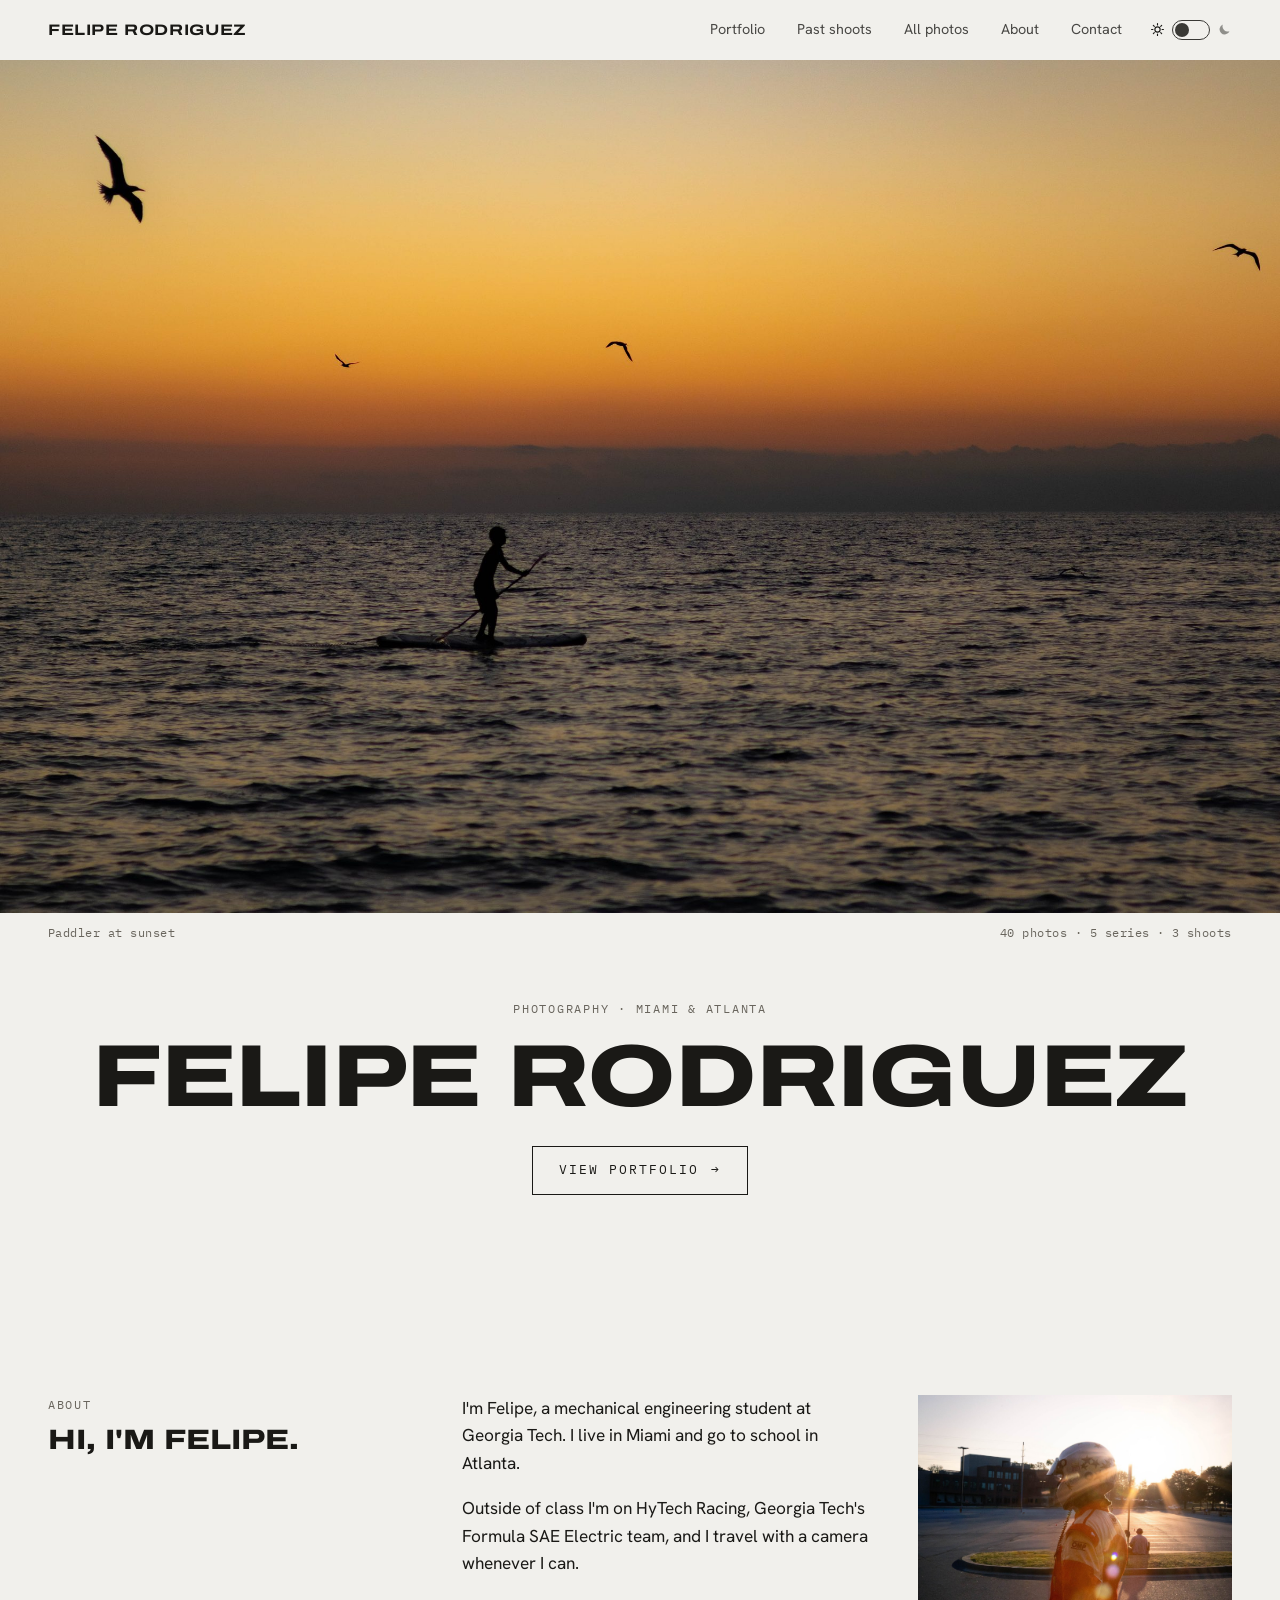
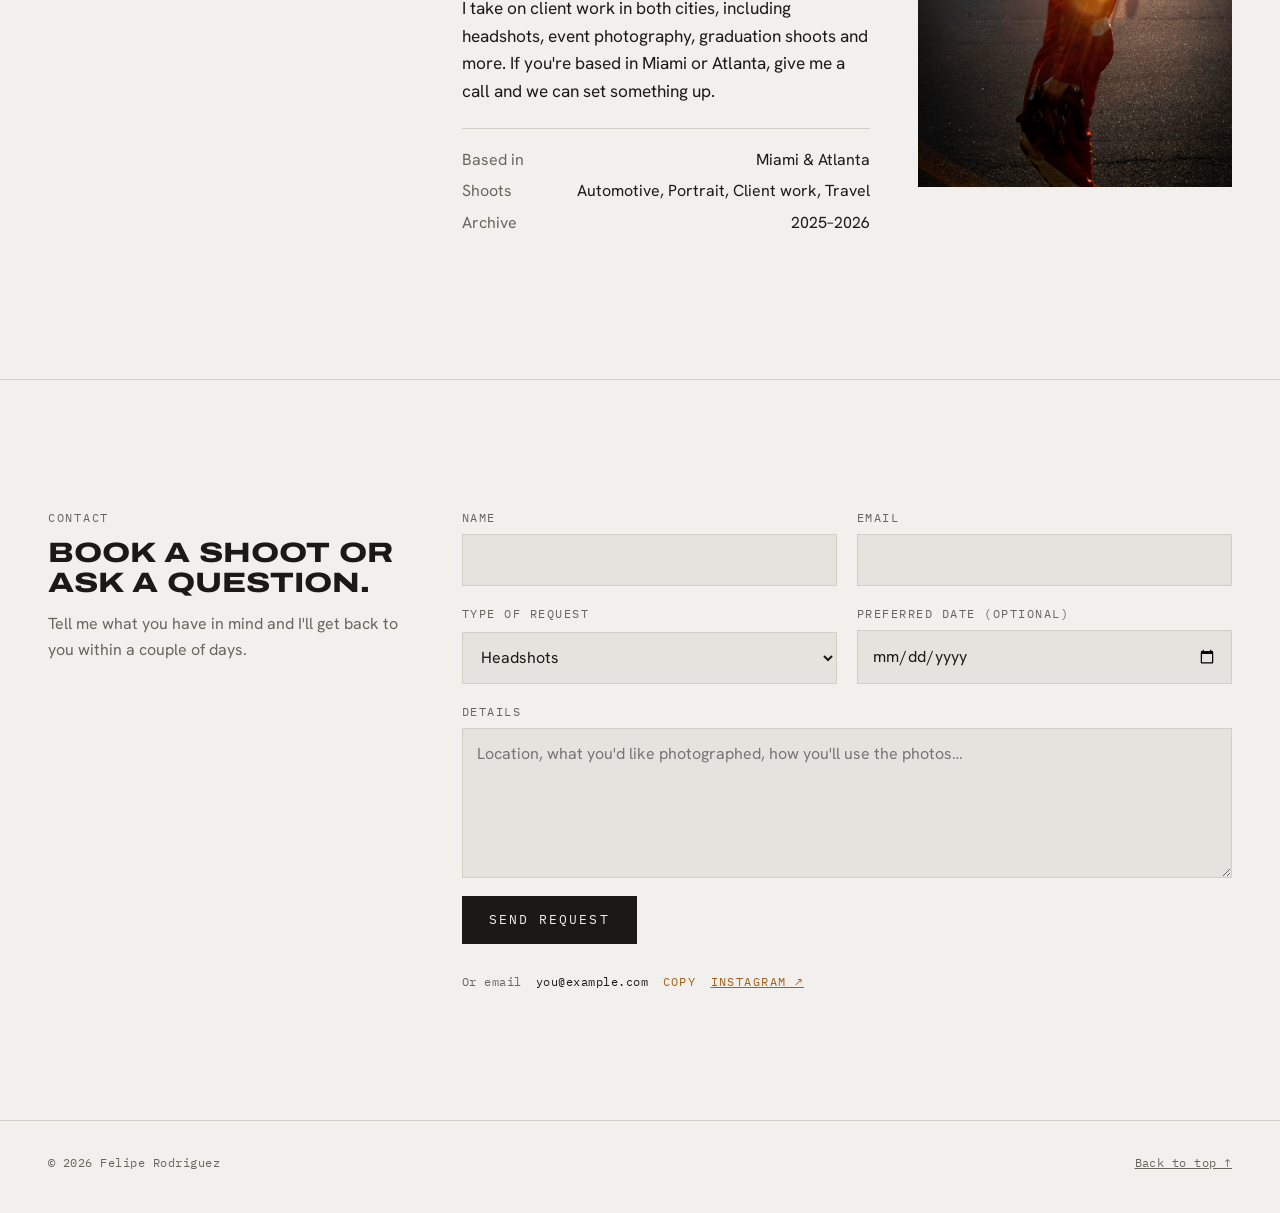
==== index.html @ 5a96fa8a "Rebuild portfolio site with real photos Replace the stand-in images with web-size exports of the fin" ====
<!doctype html>
<html lang="en">
<head>
<meta charset="utf-8">
<meta name="viewport" content="width=device-width,initial-scale=1,viewport-fit=cover">
<title>Felipe Rodriguez | Photography</title>
<meta name="description" content="Photography by Felipe Rodriguez: travel, street, motorsport and client work in Miami and Atlanta.">
<link rel="stylesheet" href="https://fonts.googleapis.com/css2?family=Archivo:wdth,wght@62..125,400..800&family=Hanken+Grotesk:wght@400;500;600&family=IBM+Plex+Mono:wght@400;500&display=swap">
<link rel="stylesheet" href="css/style.css">
<script>try { var t = localStorage.getItem("theme"); if (t === "light" || t === "dark") document.documentElement.setAttribute("data-theme", t); } catch (e) {}</script>
</head>
<body>


<header class="site-header" id="site-header">
  <div class="wrap bar">
    <a class="brand" href="#home"><span class="full" data-site="name"></span><span class="short" data-site="initials"></span></a>
    <div class="header-right">
      <nav class="nav" id="nav" aria-label="Main">
        <a href="#portfolio" data-nav="portfolio">Portfolio</a>
        <a href="#shoots" data-nav="shoots">Past shoots</a>
        <a href="#all" data-nav="all">All photos</a>
        <a href="#about" data-nav="about">About</a>
        <a href="#contact" data-nav="contact">Contact</a>
      </nav>
      <button class="theme-switch" id="theme-toggle" type="button" role="switch" aria-checked="true" aria-label="Dark mode" title="Switch light / dark">
        <svg class="ico sun" viewBox="0 0 24 24" aria-hidden="true"><circle cx="12" cy="12" r="4.2"/><path d="M12 2.5v2.2M12 19.3v2.2M2.5 12h2.2M19.3 12h2.2M5.3 5.3l1.6 1.6M17.1 17.1l1.6 1.6M5.3 18.7l1.6-1.6M17.1 6.9l1.6-1.6"/></svg>
        <span class="track"><span class="thumb"></span></span>
        <svg class="ico moon" viewBox="0 0 24 24" aria-hidden="true"><path d="M20 14.6A8.2 8.2 0 0 1 9.4 4a8.2 8.2 0 1 0 10.6 10.6z"/></svg>
      </button>
      <button class="menu-btn" id="menu-btn" type="button" aria-expanded="false" aria-controls="nav">Menu</button>
    </div>
  </div>
</header>

<main id="app">
  <!-- HOME: banner, about, contact -->
  <section class="view" id="view-home" aria-label="Home">
    <div class="hero">
      <img id="hero-img" alt="">
      <div class="hero-meta mono" aria-hidden="true">
        <span id="hero-caption"></span>
        <span id="hero-count"></span>
      </div>
      <div class="hero-inner">
        <p class="eyebrow" data-site="tagline-line"></p>
        <h1 data-site="name"></h1>
        <a class="btn-photo" href="#portfolio">View portfolio <span aria-hidden="true">→</span></a>
      </div>
    </div>

    <section class="section" id="about">
      <div class="wrap split">
        <div>
          <p class="eyebrow">About</p>
          <h2>Hi, I'm <span data-site="first"></span>.</h2>
        </div>
        <div class="about-body">
          <div>
            <div id="about-text"></div>
            <dl class="facts" id="about-facts"></dl>
          </div>
          <figure><img id="about-img" alt="" loading="lazy"></figure>
        </div>
      </div>
    </section>

    <section class="section" id="contact">
      <div class="wrap split">
        <div>
          <p class="eyebrow">Contact</p>
          <h2>Book a shoot or ask a question.</h2>
          <p class="page-intro">Tell me what you have in mind and I'll get back to you within a couple of days.</p>
        </div>
        <div>
          <form class="form" id="contact-form" novalidate>
            <div class="field">
              <label for="f-name">Name</label>
              <input id="f-name" name="name" autocomplete="name" required>
            </div>
            <div class="field">
              <label for="f-email">Email</label>
              <input id="f-email" name="email" type="email" autocomplete="email" required>
            </div>
            <div class="field">
              <label for="f-type">Type of request</label>
              <select id="f-type" name="request_type"></select>
            </div>
            <div class="field">
              <label for="f-date">Preferred date (optional)</label>
              <input id="f-date" name="preferred_date" type="date">
            </div>
            <div class="field wide">
              <label for="f-msg">Details</label>
              <textarea id="f-msg" name="message" required placeholder="Location, what you'd like photographed, how you'll use the photos…"></textarea>
            </div>
            <div class="form-actions wide">
              <button class="btn" type="submit" id="f-submit">Send request</button>
              <p class="form-status" id="f-status" role="status"></p>
            </div>
          </form>
          <div class="contact-direct mono">
            <span>Or email</span>
            <span class="addr" id="contact-email"></span>
            <button class="linkish" type="button" id="copy-email">Copy</button>
            <a id="contact-ig" class="linkish" target="_blank" rel="noopener" hidden>Instagram ↗</a>
          </div>
        </div>
      </div>
    </section>
  </section>

  <!-- PORTFOLIO: category covers -->
  <section class="view page-top" id="view-portfolio" aria-label="Portfolio" hidden>
    <div class="wrap">
      <p class="eyebrow">Portfolio</p>
      <h1 class="page-title">Selected work</h1>
      <a class="all-box" href="#all">
        <span class="stack" id="all-box-stack"></span>
        <span><strong>All photos</strong><span class="mono" id="all-box-count"></span></span>
        <span class="arrow" aria-hidden="true">→</span>
      </a>
      <div class="cats" id="cats"></div>

      <section class="shoots" id="shoots" aria-labelledby="shoots-title">
        <div class="shoots-head">
          <div>
            <p class="eyebrow">Client work</p>
            <h2 class="page-title" id="shoots-title">Past shoots</h2>
          </div>
          <p class="page-intro" id="shoots-intro"></p>
        </div>
        <div class="shoot-grid" id="shoot-grid"></div>
      </section>
    </div>
  </section>

  <!-- CATEGORY: carousel -->
  <section class="view page-top" id="view-category" aria-label="Category" hidden>
    <div class="wrap">
      <a class="back mono" id="cat-back" href="#portfolio">← Portfolio</a>
      <h1 class="page-title" id="cat-title"></h1>
      <p class="shoot-meta mono" id="cat-meta" hidden></p>
      <p class="page-intro" id="cat-blurb"></p>
      <div class="carousel" id="carousel" tabindex="-1" aria-roledescription="carousel">
        <div class="stage" id="stage" aria-live="polite"></div>
        <div class="car-controls">
          <span class="mono counter" id="counter"></span>
          <div class="car-btns">
            <button class="icon-btn" id="prev" type="button" aria-label="Previous">←</button>
            <button class="icon-btn" id="next" type="button" aria-label="Next">→</button>
          </div>
        </div>
        <div class="thumbs" id="thumbs" aria-label="Jump to photo"></div>
      </div>
      <div class="cat-next"><a class="back mono" id="cat-next-link"></a></div>
    </div>
  </section>

  <!-- ALL PHOTOS: filterable grid -->
  <section class="view page-top" id="view-all" aria-label="All photos" hidden>
    <div class="wrap">
      <a class="back mono" href="#portfolio">← Portfolio</a>
      <h1 class="page-title">All photos</h1>
      <div class="filters">
        <div class="filter-row" id="flt-subject"><span class="eyebrow">Subject</span></div>
        <div class="filter-row" id="flt-color"><span class="eyebrow">Color</span></div>
        <div class="filter-row">
          <span class="eyebrow">Date</span>
          <select class="select" id="flt-year" aria-label="Year taken"></select>
          <select class="select" id="flt-sort" aria-label="Sort order">
            <option value="new">Newest first</option>
            <option value="old">Oldest first</option>
          </select>
        </div>
      </div>
      <div class="results-bar">
        <span class="mono" id="result-count"></span>
        <button class="linkish" type="button" id="clear-filters">Clear filters</button>
      </div>
      <div class="grid" id="grid"></div>
      <p class="empty" id="grid-empty" hidden>No photos match these filters.</p>
    </div>
  </section>
</main>

<footer class="wrap site-footer mono">
  <span id="footer-copy"></span>
  <a href="#home">Back to top ↑</a>
</footer>

<div class="lightbox" id="lightbox" hidden role="dialog" aria-modal="true" aria-label="Photo viewer">
  <div class="top">
    <span class="mono" id="lb-count"></span>
    <button class="icon-btn" id="lb-close" type="button" aria-label="Close">✕</button>
  </div>
  <div class="img-wrap">
    <img id="lb-img" alt="">
    <button class="icon-btn nav-l" id="lb-prev" type="button" aria-label="Previous">←</button>
    <button class="icon-btn nav-r" id="lb-next" type="button" aria-label="Next">→</button>
  </div>
  <figcaption id="lb-cap"></figcaption>
</div>

<script src="js/photos.js"></script>
<script src="js/app.js"></script>

</body>
</html>
---- css/style.css ----
/* Layout concept: a dark viewing room. Photos run edge to edge; text sits in a
   narrow column beside them; technical details are set in mono like film-edge markings. */
:root {
  --bg: #11100e;          /* viewing-room charcoal, slightly warm */
  --surface: #1b1a17;
  --fg: #ece8e1;
  --muted: #9b968c;
  --line: #2e2c28;
  --accent: #e3a44c;      /* safelight amber */
  --on-photo: #ffffff;
  --shade: rgba(8, 7, 6, 0.62);

  --font-display: "Archivo", "Helvetica Neue", Arial, sans-serif;
  --font-body: "Hanken Grotesk", "Helvetica Neue", Arial, sans-serif;
  --font-mono: "IBM Plex Mono", ui-monospace, "SFMono-Regular", Menlo, monospace;

  --step--1: 0.78rem;
  --step-0: 1rem;
  --step-1: 1.25rem;
  --step-2: 1.75rem;
  --step-3: clamp(2rem, 4.5vw, 3.25rem);
  --step-4: clamp(2.4rem, 7vw, 5.5rem);

  --gutter: clamp(16px, 4vw, 48px);
  --header-h: 60px;
  color-scheme: dark;
}
@media (prefers-color-scheme: light) {
  :root:not([data-theme="dark"]) {
    --bg: #f1f0ec; --surface: #e5e3dd; --fg: #1a1916; --muted: #69655d;
    --line: #d2cfc7; --accent: #a5601b; --shade: rgba(8, 7, 6, 0.55);
    color-scheme: light;
  }
}
:root[data-theme="light"] {
  --bg: #f1f0ec; --surface: #e5e3dd; --fg: #1a1916; --muted: #69655d;
  --line: #d2cfc7; --accent: #a5601b; --shade: rgba(8, 7, 6, 0.55);
  color-scheme: light;
}

*, *::before, *::after { box-sizing: border-box; }
html { scroll-behavior: smooth; }
@media (prefers-reduced-motion: reduce) {
  html { scroll-behavior: auto; }
  *, *::before, *::after { animation-duration: 0.01ms !important; transition-duration: 0.01ms !important; }
}
body {
  margin: 0;
  background: var(--bg);
  color: var(--fg);
  font-family: var(--font-body);
  font-size: var(--step-0);
  line-height: 1.6;
  -webkit-font-smoothing: antialiased;
}
img { max-width: 100%; display: block; }
a { color: inherit; }
button, input, select, textarea { font: inherit; color: inherit; }
:focus-visible { outline: 2px solid var(--accent); outline-offset: 3px; }
[hidden] { display: none !important; }

.mono { font-family: var(--font-mono); font-size: var(--step--1); letter-spacing: 0.04em; }
.eyebrow {
  font-family: var(--font-mono); font-size: var(--step--1); text-transform: uppercase;
  letter-spacing: 0.14em; color: var(--muted); margin: 0;
}
.wrap { max-width: 1320px; margin-inline: auto; padding-inline: var(--gutter); }

/* ---------- Header ---------- */
.site-header {
  position: fixed; inset: 0 0 auto 0; z-index: 20;
  padding-top: env(safe-area-inset-top, 0px);
  transition: background 0.3s, border-color 0.3s;
  border-bottom: 1px solid transparent;
}
.site-header .bar {
  height: var(--header-h); display: flex; align-items: center; justify-content: space-between; gap: 16px;
}
.site-header.solid { background: color-mix(in srgb, var(--bg) 92%, transparent); backdrop-filter: blur(10px); border-color: var(--line); }
.site-header.over-photo { color: var(--on-photo); }
.brand {
  font-family: var(--font-display); font-stretch: 125%; font-weight: 700; text-transform: uppercase;
  letter-spacing: 0.04em; text-decoration: none; font-size: 0.95rem; white-space: nowrap;
}
.brand .short { display: none; }
.nav { display: flex; gap: clamp(14px, 2.6vw, 32px); }
.nav a {
  text-decoration: none; font-size: 0.9rem; opacity: 0.78; padding-block: 6px; border-bottom: 1px solid transparent;
}
.nav a:hover, .nav a[aria-current="page"] { opacity: 1; border-color: currentColor; }
@media (max-width: 640px) {
  .brand .full { display: none; }
  .brand .short { display: inline; }
  .nav a { font-size: 0.84rem; }
}

/* ---------- Views ---------- */
.view { animation: rise 0.45s ease both; }
@keyframes rise { from { opacity: 0.001; transform: translateY(8px); } to { opacity: 1; transform: none; } }
.page-top { padding-top: calc(var(--header-h) + env(safe-area-inset-top, 0px) + clamp(28px, 6vw, 72px)); }
.page-title {
  font-family: var(--font-display); font-stretch: 125%; font-weight: 800; text-transform: uppercase;
  font-size: var(--step-3); line-height: 1; letter-spacing: -0.01em; margin: 10px 0 0; text-wrap: balance;
}
.page-intro { color: var(--muted); max-width: 60ch; margin: 14px 0 0; }

/* ---------- Hero ---------- */
.hero {
  position: relative; height: clamp(440px, 78vh, 820px); display: grid; place-items: center;
  color: var(--on-photo); text-align: center; overflow: hidden; background: #000;
}
.hero img { position: absolute; inset: 0; width: 100%; height: 100%; object-fit: cover; }
.hero::after {
  content: ""; position: absolute; inset: 0;
  background: radial-gradient(ellipse at center, rgba(0,0,0,0.15), rgba(0,0,0,0.55));
}
.hero-inner { position: relative; z-index: 1; display: grid; justify-items: center; gap: 22px; padding-inline: var(--gutter); }
.hero .eyebrow { color: rgba(255,255,255,0.78); }
.hero h1 {
  margin: 0; font-family: var(--font-display); font-stretch: 125%; font-weight: 800; text-transform: uppercase;
  font-size: var(--step-4); line-height: 0.92; letter-spacing: -0.015em; text-wrap: balance;
}
.btn-photo {
  display: inline-flex; align-items: center; gap: 12px; text-decoration: none;
  border: 1px solid rgba(255,255,255,0.75); color: var(--on-photo); padding: 13px 26px;
  font-family: var(--font-mono); font-size: 0.8rem; text-transform: uppercase; letter-spacing: 0.16em;
  background: rgba(0,0,0,0.18); backdrop-filter: blur(4px); transition: background 0.2s, color 0.2s;
}
.btn-photo:hover { background: #fff; color: #111; }
.hero-meta {
  position: absolute; z-index: 1; bottom: 18px; left: var(--gutter); right: var(--gutter);
  display: flex; justify-content: space-between; gap: 12px; color: rgba(255,255,255,0.7);
}

/* ---------- Sections ---------- */
.section { padding-block: clamp(64px, 10vw, 128px); border-bottom: 1px solid var(--line); }
.split { display: grid; grid-template-columns: minmax(0, 1fr) minmax(0, 2.2fr); gap: clamp(24px, 5vw, 80px); }
.split > * { min-width: 0; }
@media (max-width: 820px) { .split { grid-template-columns: minmax(0, 1fr); } }
.section h2 {
  font-family: var(--font-display); font-stretch: 125%; font-weight: 800; text-transform: uppercase;
  font-size: var(--step-2); line-height: 1.05; margin: 10px 0 0; text-wrap: balance;
}
.about-body { display: grid; grid-template-columns: minmax(0, 1.3fr) minmax(0, 1fr); gap: clamp(20px, 4vw, 48px); align-items: start; }
@media (max-width: 820px) { .about-body { grid-template-columns: minmax(0, 1fr); } }
.about-body p { margin: 0 0 1em; max-width: 62ch; font-size: 1.08rem; }
.about-body figure { margin: 0; }
.about-body figure img { width: 100%; aspect-ratio: 4 / 5; object-fit: cover; }
.facts { display: grid; gap: 6px; margin-top: 22px; padding-top: 18px; border-top: 1px solid var(--line); }
.facts div { display: flex; justify-content: space-between; gap: 16px; }
.facts dt { color: var(--muted); }
.facts dd { margin: 0; text-align: right; }

/* ---------- Contact ---------- */
.form { display: grid; grid-template-columns: repeat(2, minmax(0, 1fr)); gap: 18px 20px; }
.form .wide { grid-column: 1 / -1; }
@media (max-width: 560px) { .form { grid-template-columns: minmax(0, 1fr); } }
.field { display: grid; gap: 6px; }
.field label { font-family: var(--font-mono); font-size: var(--step--1); text-transform: uppercase; letter-spacing: 0.12em; color: var(--muted); }
.field input, .field select, .field textarea {
  width: 100%; background: var(--surface); border: 1px solid var(--line); border-radius: 0;
  padding: 12px 14px; outline: none; transition: border-color 0.2s;
}
.field textarea { min-height: 150px; resize: vertical; }
.field input:focus, .field select:focus, .field textarea:focus { border-color: var(--accent); }
.form-actions { display: flex; flex-wrap: wrap; align-items: center; gap: 16px; }
.btn {
  border: 1px solid var(--fg); background: var(--fg); color: var(--bg); padding: 13px 26px; cursor: pointer;
  font-family: var(--font-mono); font-size: 0.8rem; text-transform: uppercase; letter-spacing: 0.16em;
}
.btn:hover { background: var(--accent); border-color: var(--accent); }
.btn:disabled { opacity: 0.5; cursor: progress; }
.form-status { margin: 0; color: var(--muted); }
.form-status.ok { color: var(--accent); }
.contact-direct { margin-top: 28px; display: flex; flex-wrap: wrap; align-items: center; gap: 10px 14px; color: var(--muted); }
.contact-direct .addr { color: var(--fg); user-select: all; }
.linkish {
  background: none; border: 0; padding: 0; cursor: pointer; color: var(--accent);
  font-family: var(--font-mono); font-size: var(--step--1); text-transform: uppercase; letter-spacing: 0.12em;
}

.site-footer { padding-block: 32px 40px; display: flex; flex-wrap: wrap; justify-content: space-between; gap: 12px; color: var(--muted); }

/* ---------- Portfolio (categories) ---------- */
.all-box {
  margin-top: 36px; display: inline-flex; align-items: center; gap: 16px; text-decoration: none;
  border: 1px solid var(--line); padding: 10px 18px 10px 10px; background: var(--surface); max-width: 100%;
  transition: border-color 0.2s;
}
.all-box:hover { border-color: var(--accent); }
.all-box .stack { display: flex; }
.all-box .stack img { width: 40px; height: 40px; object-fit: cover; border: 2px solid var(--surface); }
.all-box .stack img + img { margin-left: -14px; }
.all-box strong { font-weight: 600; display: block; line-height: 1.2; }
.all-box .mono { color: var(--muted); }
.all-box .arrow { color: var(--accent); font-size: 1.2rem; }

.cats { display: grid; gap: clamp(14px, 2vw, 24px); margin-top: 28px; padding-bottom: clamp(48px, 8vw, 96px); }
.cat {
  position: relative; display: block; overflow: hidden; text-decoration: none; color: var(--on-photo);
  aspect-ratio: 21 / 9; max-width: 100%; background: #000;
}
@media (max-width: 700px) { .cat { aspect-ratio: 4 / 3; } }
.cat img { width: 100%; height: 100%; object-fit: cover; transition: transform 0.9s cubic-bezier(.2,.7,.2,1), opacity 0.4s; opacity: 0.92; }
.cat:hover img, .cat:focus-visible img { transform: scale(1.035); opacity: 1; }
.cat::after { content: ""; position: absolute; inset: 0; background: linear-gradient(to top, rgba(0,0,0,0.7), rgba(0,0,0,0) 55%); }
.cat-label {
  position: absolute; z-index: 1; left: clamp(16px, 3vw, 36px); right: clamp(16px, 3vw, 36px); bottom: clamp(14px, 3vw, 32px);
  display: flex; align-items: flex-end; justify-content: space-between; gap: 16px; flex-wrap: wrap;
}
.cat-label h2 {
  margin: 0; font-family: var(--font-display); font-stretch: 125%; font-weight: 800; text-transform: uppercase;
  font-size: var(--step-3); line-height: 0.95;
}
.cat-label .mono { color: rgba(255,255,255,0.8); }

/* ---------- Category / carousel ---------- */
.back { text-decoration: none; color: var(--muted); }
.back:hover { color: var(--fg); }
.carousel { margin-top: 32px; }
.stage { position: relative; min-height: 240px; display: grid; place-items: center; }
.slide { width: 100%; display: grid; gap: clamp(8px, 1.5vw, 20px); animation: fade 0.45s ease both; }
@keyframes fade { from { opacity: 0.001; } to { opacity: 1; } }
.slide.full { grid-template-columns: minmax(0, 1fr); }
.slide.pair { grid-template-columns: repeat(2, minmax(0, 1fr)); align-items: end; }
.slide.single-half { grid-template-columns: minmax(0, 1fr); width: min(100%, 50%); }
@media (max-width: 700px) { .slide.single-half { width: 100%; } }
.slide figure { margin: 0 auto; display: grid; gap: 10px; width: fit-content; max-width: 100%; }
.slide img { width: auto; height: auto; max-width: 100%; max-height: 74vh; }
.slide figcaption { width: 0; min-width: 100%; }
figcaption { display: flex; justify-content: space-between; gap: 6px 16px; flex-wrap: wrap; }
figcaption .t { font-weight: 500; }
figcaption .mono { color: var(--muted); }

.car-controls { display: flex; align-items: center; justify-content: space-between; gap: 16px; margin-top: 22px; padding-top: 16px; border-top: 1px solid var(--line); }
.car-btns { display: flex; gap: 8px; }
.icon-btn {
  width: 46px; height: 46px; display: grid; place-items: center; cursor: pointer;
  background: transparent; border: 1px solid var(--line); color: var(--fg); font-size: 1.1rem;
}
.icon-btn:hover { border-color: var(--fg); }
.counter { font-variant-numeric: tabular-nums; }
.thumbs { position: relative; display: flex; gap: 8px; overflow-x: auto; margin-top: 16px; padding-bottom: 6px; padding-top: 4px; }
.thumbs button { flex: 0 0 auto; padding: 0; border: 0; background: none; cursor: pointer; opacity: 0.45; transition: opacity 0.2s; display: flex; gap: 2px; }
.thumbs button[aria-current="true"] { opacity: 1; box-shadow: 0 -3px 0 var(--accent) inset; padding-bottom: 5px; }
.thumbs button:hover { opacity: 0.85; }
.thumbs img { height: 56px; width: auto; }
.cat-next { display: flex; justify-content: flex-end; padding-block: 40px 80px; }

/* ---------- All photos ---------- */
.filters { display: grid; gap: 16px; margin-top: 32px; padding-block: 20px; border-block: 1px solid var(--line); }
.filter-row { display: flex; flex-wrap: wrap; align-items: center; gap: 8px 10px; }
.filter-row > .eyebrow { width: 70px; flex: 0 0 auto; }
.chip {
  border: 1px solid var(--line); background: transparent; padding: 6px 14px; cursor: pointer; border-radius: 999px;
  font-size: 0.88rem; text-transform: capitalize;
}
.chip:hover { border-color: var(--muted); }
.chip[aria-pressed="true"] { background: var(--fg); color: var(--bg); border-color: var(--fg); }
.swatch {
  width: 30px; height: 30px; border-radius: 50%; border: 2px solid var(--bg); cursor: pointer; padding: 0;
  box-shadow: 0 0 0 1px var(--line);
}
.swatch[aria-pressed="true"] { box-shadow: 0 0 0 2px var(--fg); }
.select { background: var(--surface); border: 1px solid var(--line); padding: 7px 12px; border-radius: 0; }
.results-bar { display: flex; justify-content: space-between; align-items: center; gap: 12px; margin-block: 20px; color: var(--muted); }
.grid { columns: 3 300px; column-gap: 14px; padding-bottom: 96px; }
.tile { break-inside: avoid; margin: 0 0 14px; position: relative; cursor: zoom-in; display: block; width: 100%; padding: 0; border: 0; background: var(--surface); text-align: left; }
.tile img { width: 100%; height: auto; }
.tile .meta {
  position: absolute; inset: auto 0 0 0; padding: 40px 14px 12px; color: var(--on-photo);
  background: linear-gradient(to top, rgba(0,0,0,0.78), rgba(0,0,0,0)); display: grid; gap: 2px;
  opacity: 0; transition: opacity 0.25s;
}
.tile:hover .meta, .tile:focus-visible .meta { opacity: 1; }
@media (hover: none) { .tile .meta { display: none; } }
@media (max-width: 600px) { .grid { columns: 2; column-gap: 8px; } .tile { margin-bottom: 8px; } }
.tile .meta .t { font-weight: 500; }
.tile .meta .mono { color: rgba(255,255,255,0.82); }
.dot { display: inline-block; width: 9px; height: 9px; border-radius: 50%; margin-right: 6px; vertical-align: 0; }
.empty { padding: 60px 0 120px; color: var(--muted); }

/* ---------- Lightbox ---------- */
.lightbox {
  position: fixed; inset: 0; z-index: 50; background: rgba(6, 6, 5, 0.96); color: #eee;
  display: grid; grid-template-rows: auto minmax(0, 1fr) auto; padding: calc(env(safe-area-inset-top, 0px) + 12px) 16px calc(env(safe-area-inset-bottom, 0px) + 16px);
}
.lightbox .top { display: flex; justify-content: space-between; align-items: center; }
.lightbox .icon-btn { color: #eee; border-color: rgba(255,255,255,0.25); }
.lightbox .img-wrap { display: grid; place-items: center; min-height: 0; position: relative; }
.lightbox img { max-height: 100%; max-width: 100%; object-fit: contain; }
.lightbox .nav-l, .lightbox .nav-r { position: absolute; top: 50%; transform: translateY(-50%); background: rgba(0,0,0,0.4); }
.lightbox .nav-l { left: 0; } .lightbox .nav-r { right: 0; }
.lightbox figcaption { padding-top: 14px; }
.lightbox figcaption .mono { color: rgba(255,255,255,0.65); }

/* ---------- Header: theme switch + phone menu ---------- */
.header-right { display: flex; align-items: center; gap: clamp(14px, 2.4vw, 28px); }
.theme-switch {
  display: inline-flex; align-items: center; gap: 7px; padding: 4px 0; background: none; border: 0;
  color: inherit; cursor: pointer;
}
.theme-switch .ico { width: 15px; height: 15px; fill: none; stroke: currentColor; stroke-width: 1.8; stroke-linecap: round; opacity: 0.45; transition: opacity 0.2s; }
.theme-switch .moon { fill: currentColor; stroke: none; }
.theme-switch .track {
  position: relative; width: 38px; height: 20px; border-radius: 999px;
  border: 1px solid currentColor; opacity: 0.85;
}
.theme-switch .thumb {
  position: absolute; top: 2px; left: 2px; width: 14px; height: 14px; border-radius: 50%;
  background: currentColor; transition: transform 0.25s cubic-bezier(.3,.7,.3,1);
}
.theme-switch[aria-checked="true"] .thumb { transform: translateX(18px); }
.theme-switch[aria-checked="true"] .moon, .theme-switch[aria-checked="false"] .sun { opacity: 1; }

.menu-btn {
  display: none; background: none; border: 1px solid currentColor; padding: 5px 12px; cursor: pointer;
  font-family: var(--font-mono); font-size: 0.72rem; text-transform: uppercase; letter-spacing: 0.14em;
}
@media (max-width: 860px) {
  .menu-btn { display: inline-block; }
  .nav {
    display: none; position: absolute; top: 100%; left: 0; right: 0; flex-direction: column; gap: 0;
    background: var(--bg); color: var(--fg); border-bottom: 1px solid var(--line);
    padding: 6px var(--gutter) 14px;
  }
  .nav.open { display: flex; }
  .nav a { font-size: 1.05rem; padding-block: 12px; border-bottom: 1px solid var(--line); opacity: 1; }
  .nav a:last-child { border-bottom: 0; }
  .nav a[aria-current="page"] { color: var(--accent); border-color: var(--line); }
  .site-header .bar { position: static; }
  .site-header { position: fixed; }
}

/* ---------- Past shoots ---------- */
.shoots { padding-block: clamp(32px, 6vw, 64px) clamp(56px, 9vw, 112px); border-top: 1px solid var(--line); scroll-margin-top: calc(var(--header-h) + 12px); }
.shoots-head { display: grid; grid-template-columns: minmax(0, 1fr) minmax(0, 1.4fr); gap: 12px clamp(24px, 5vw, 80px); align-items: end; }
.shoots-head > * { min-width: 0; }
.shoots-head .page-intro { margin: 0; }
@media (max-width: 760px) { .shoots-head { grid-template-columns: minmax(0, 1fr); } }
.shoot-grid { display: grid; grid-template-columns: repeat(auto-fill, minmax(min(100%, 290px), 1fr)); gap: clamp(18px, 2.4vw, 28px); margin-top: 32px; }
.shoot { display: grid; gap: 12px; text-decoration: none; min-width: 0; }
.shoot .frame { overflow: hidden; aspect-ratio: 4 / 3; max-width: 100%; background: var(--surface); }
.shoot img { width: 100%; height: 100%; object-fit: cover; transition: transform 0.8s cubic-bezier(.2,.7,.2,1); }
.shoot:hover img, .shoot:focus-visible img { transform: scale(1.04); }
.shoot .row { display: flex; justify-content: space-between; gap: 12px; color: var(--muted); }
.shoot .tag { color: var(--accent); }
.shoot h3 { margin: 0; font-family: var(--font-display); font-stretch: 112%; font-weight: 700; font-size: var(--step-1); line-height: 1.15; }
.shoot .client { margin: -6px 0 0; color: var(--muted); }
.shoot-meta { margin: 14px 0 0; color: var(--muted); display: flex; flex-wrap: wrap; gap: 6px 18px; }
.shoot-meta .tag { color: var(--accent); }
@media (max-width: 560px) { #hero-count { display: none; } }

/* ---------- Responsive tuning: one photo per row on phones ---------- */
@media (max-width: 1000px) { .grid { columns: 2; column-gap: 12px; } .tile { margin-bottom: 12px; } }
@media (max-width: 600px) {
  .grid { columns: 1; }
  .tile { margin-bottom: 14px; }
}
@media (max-width: 900px), (max-height: 500px) {
  .slide.pair { grid-template-columns: minmax(0, 1fr); }
  .slide.single-half { width: 100%; }
  .slide img { max-height: 80vh; }
}

/* Banner: the whole photo, uncropped and uncovered; name and button sit below it */
.hero {
  height: auto; display: block; overflow: visible; background: var(--bg); color: var(--fg);
  padding-top: calc(var(--header-h) + env(safe-area-inset-top, 0px));
}
.hero::after { display: none; }
.hero img { position: static; width: 100%; height: auto; object-fit: contain; }
.hero-inner {
  justify-items: center; gap: 18px; padding: clamp(28px, 5vw, 56px) var(--gutter) clamp(36px, 6vw, 72px);
}
.hero .eyebrow { color: var(--muted); }
.hero h1 { color: var(--fg); }
.btn-photo { margin-top: 10px; color: var(--fg); border-color: var(--fg); background: transparent; backdrop-filter: none; }
.btn-photo:hover { background: var(--fg); color: var(--bg); }
.hero-meta { position: static; display: flex; justify-content: space-between; width: 100%; max-width: 1320px; margin: 0 auto; color: var(--muted); padding: 10px var(--gutter) 0; text-align: left; }
.site-header.over-photo { color: inherit; }
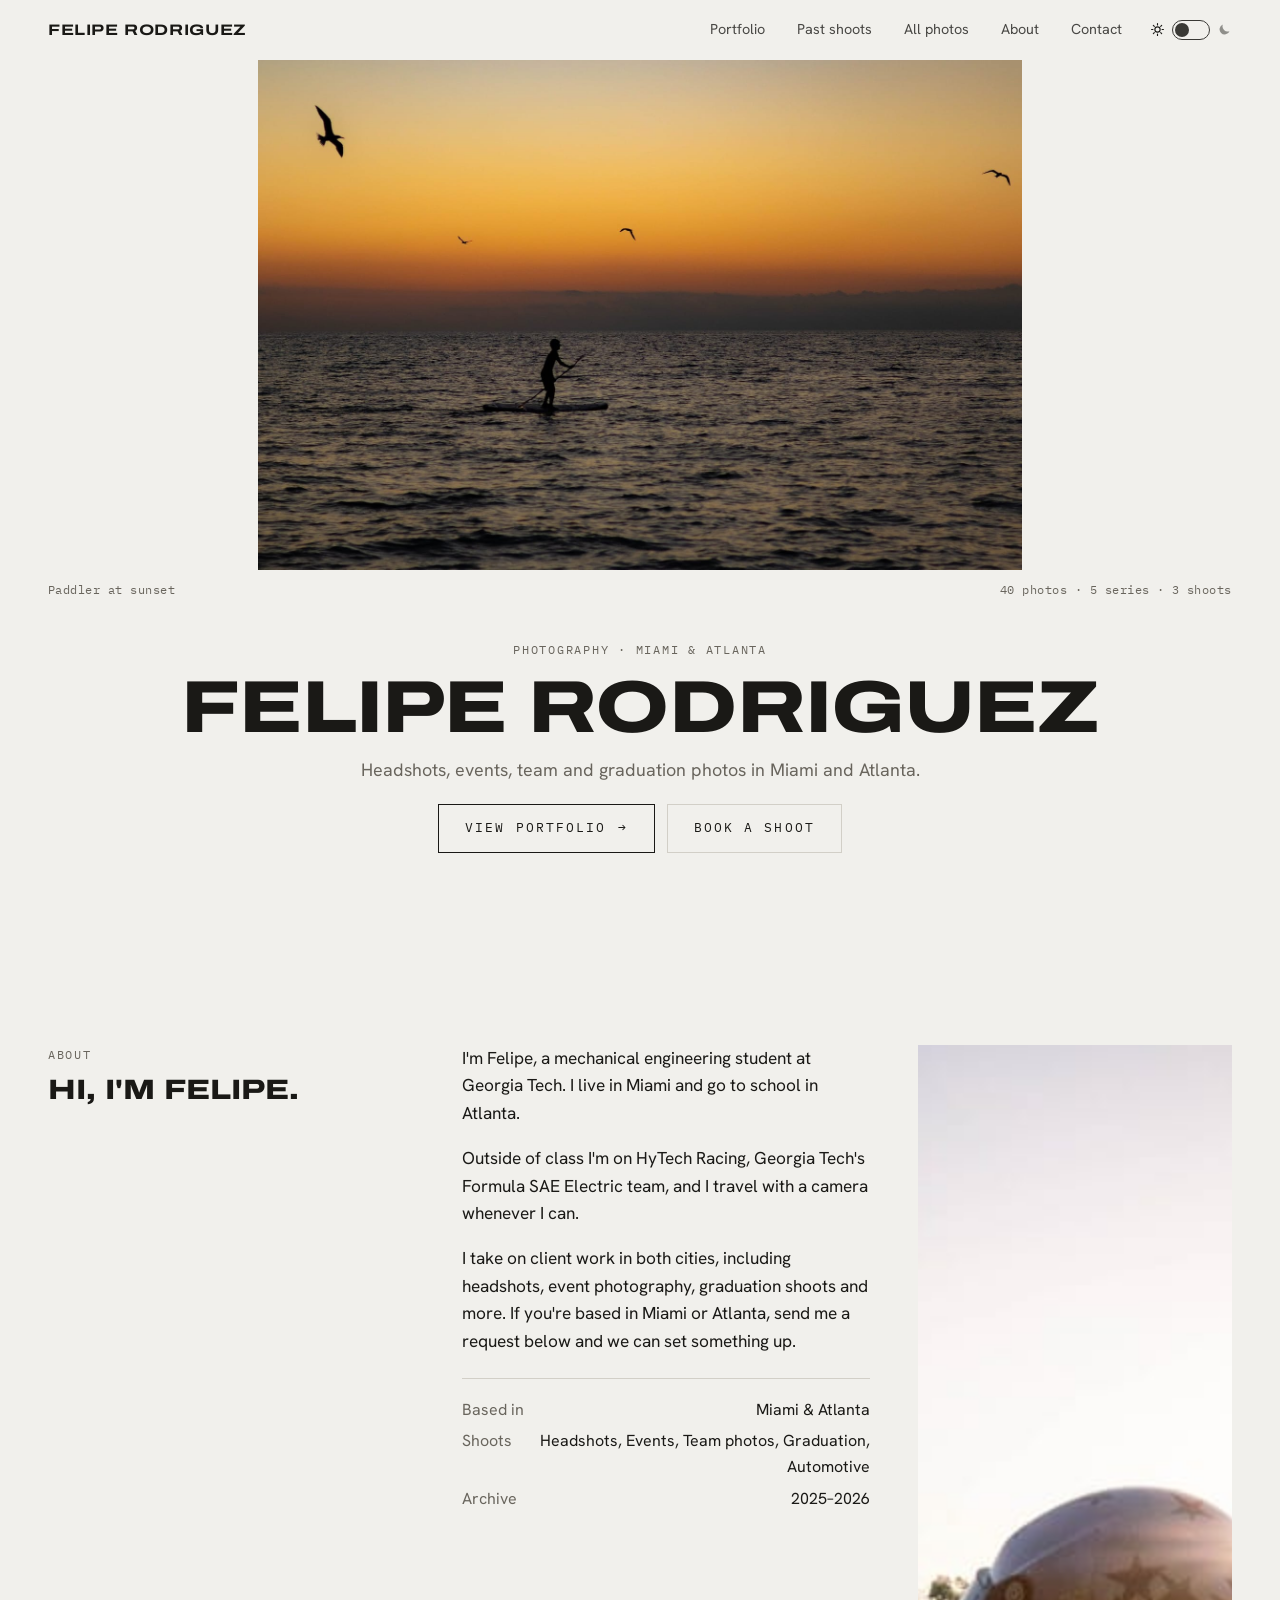
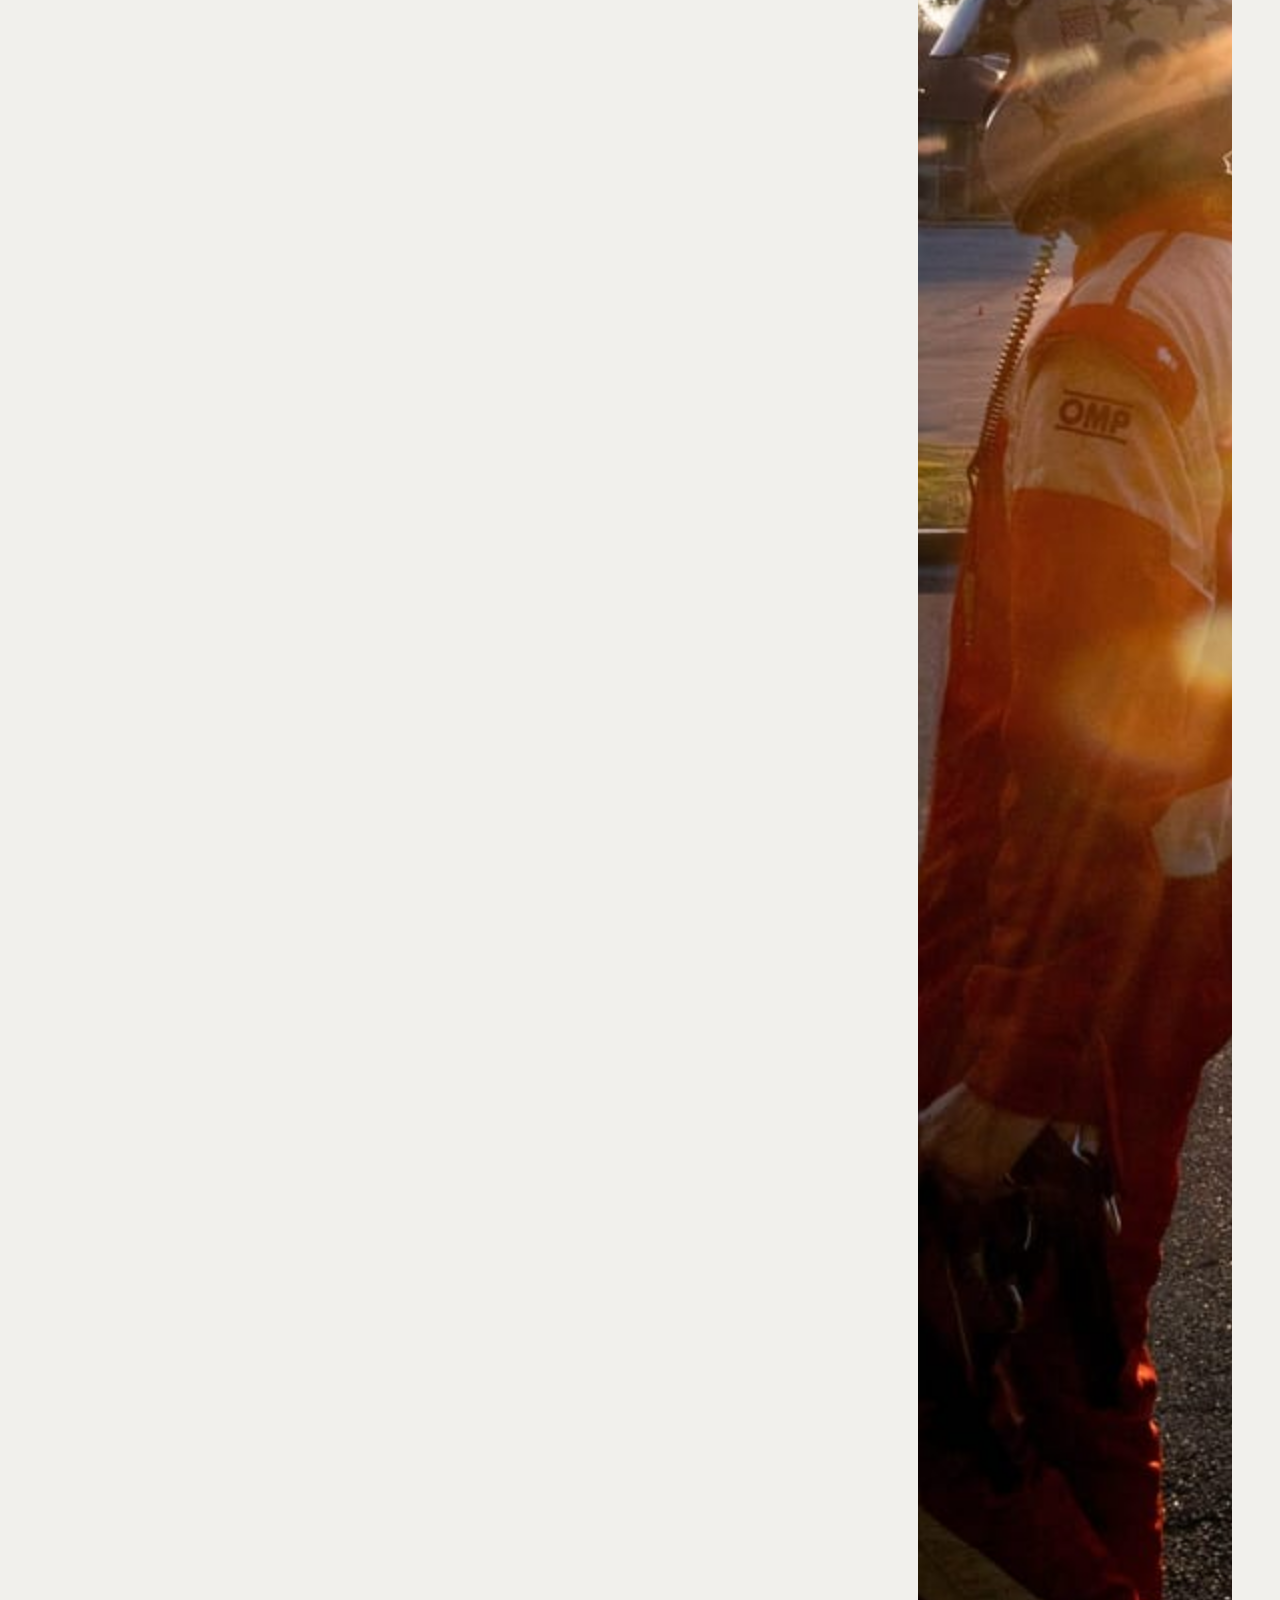
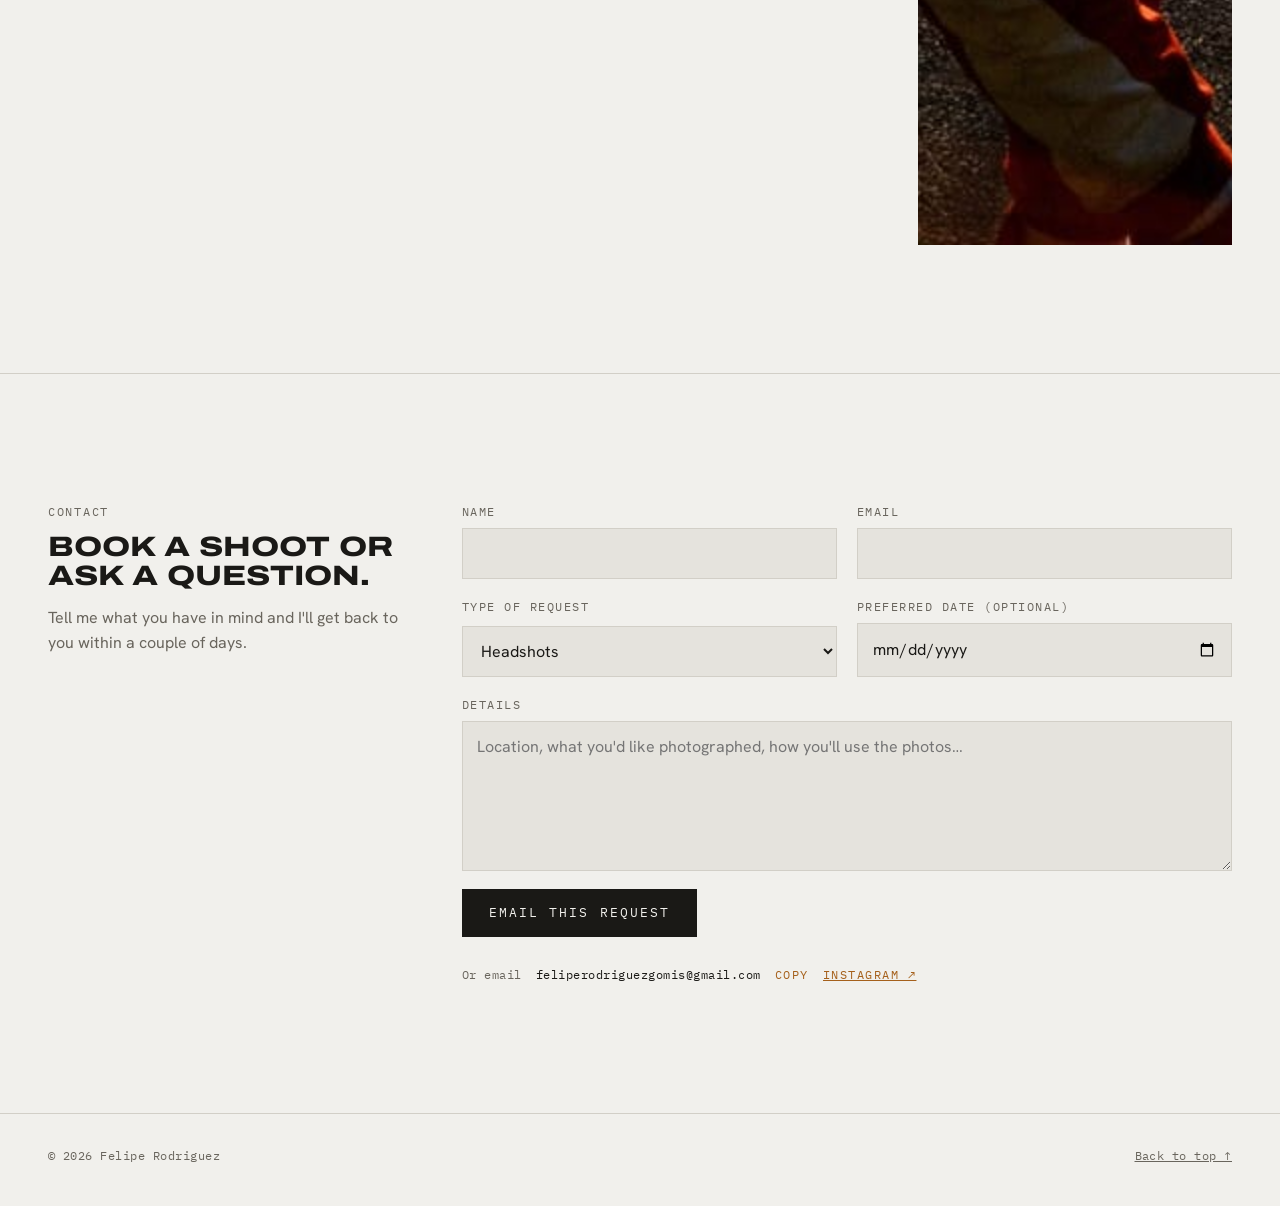
==== commit 13a04504: "Refresh portfolio: first-screen hero, working contact form, faster images - Hero photo scales (never" ====
--- a/index.html
+++ b/index.html
@@ -45,7 +45,11 @@
       <div class="hero-inner">
         <p class="eyebrow" data-site="tagline-line"></p>
         <h1 data-site="name"></h1>
-        <a class="btn-photo" href="#portfolio">View portfolio <span aria-hidden="true">→</span></a>
+        <p class="hero-pitch" data-site="pitch"></p>
+        <div class="hero-actions">
+          <a class="btn-photo" href="#portfolio">View portfolio <span aria-hidden="true">→</span></a>
+          <a class="btn-photo quiet" href="#contact">Book a shoot</a>
+        </div>
       </div>
     </div>
 
@@ -115,22 +119,31 @@
     <div class="wrap">
       <p class="eyebrow">Portfolio</p>
       <h1 class="page-title">Selected work</h1>
-      <a class="all-box" href="#all">
-        <span class="stack" id="all-box-stack"></span>
-        <span><strong>All photos</strong><span class="mono" id="all-box-count"></span></span>
-        <span class="arrow" aria-hidden="true">→</span>
-      </a>
-      <div class="cats" id="cats"></div>
 
       <section class="shoots" id="shoots" aria-labelledby="shoots-title">
         <div class="shoots-head">
           <div>
             <p class="eyebrow">Client work</p>
-            <h2 class="page-title" id="shoots-title">Past shoots</h2>
+            <h2 class="sub-title" id="shoots-title">Past shoots</h2>
           </div>
           <p class="page-intro" id="shoots-intro"></p>
         </div>
         <div class="shoot-grid" id="shoot-grid"></div>
+      </section>
+
+      <section class="series" aria-labelledby="series-title">
+        <div class="shoots-head">
+          <div>
+            <p class="eyebrow">Personal work</p>
+            <h2 class="sub-title" id="series-title">Series</h2>
+          </div>
+          <a class="all-box" href="#all">
+            <span class="stack" id="all-box-stack"></span>
+            <span><strong>All photos</strong><span class="mono" id="all-box-count"></span></span>
+            <span class="arrow" aria-hidden="true">→</span>
+          </a>
+        </div>
+        <div class="cats" id="cats"></div>
       </section>
     </div>
   </section>
@@ -142,17 +155,7 @@
       <h1 class="page-title" id="cat-title"></h1>
       <p class="shoot-meta mono" id="cat-meta" hidden></p>
       <p class="page-intro" id="cat-blurb"></p>
-      <div class="carousel" id="carousel" tabindex="-1" aria-roledescription="carousel">
-        <div class="stage" id="stage" aria-live="polite"></div>
-        <div class="car-controls">
-          <span class="mono counter" id="counter"></span>
-          <div class="car-btns">
-            <button class="icon-btn" id="prev" type="button" aria-label="Previous">←</button>
-            <button class="icon-btn" id="next" type="button" aria-label="Next">→</button>
-          </div>
-        </div>
-        <div class="thumbs" id="thumbs" aria-label="Jump to photo"></div>
-      </div>
+      <div class="sequence" id="sequence"></div>
       <div class="cat-next"><a class="back mono" id="cat-next-link"></a></div>
     </div>
   </section>
@@ -202,6 +205,7 @@
   <figcaption id="lb-cap"></figcaption>
 </div>
 
+<script src="js/sizes.js"></script>
 <script src="js/photos.js"></script>
 <script src="js/app.js"></script>
 
--- a/css/style.css
+++ b/css/style.css
@@ -195,14 +195,32 @@
 .all-box .mono { color: var(--muted); }
 .all-box .arrow { color: var(--accent); font-size: 1.2rem; }
 
-.cats { display: grid; gap: clamp(14px, 2vw, 24px); margin-top: 28px; padding-bottom: clamp(48px, 8vw, 96px); }
+.sub-title {
+  font-family: var(--font-display); font-stretch: 125%; font-weight: 800; text-transform: uppercase;
+  font-size: var(--step-2); line-height: 1.05; margin: 10px 0 0;
+}
+.series { padding-block: clamp(32px, 6vw, 64px) clamp(56px, 9vw, 112px); border-top: 1px solid var(--line); }
+.series .all-box { margin-top: 0; justify-self: end; }
+@media (max-width: 760px) { .series .all-box { justify-self: start; } }
+
+/* Series: one lead tile, two stacked beside it, two wide ones below. */
+.cats {
+  display: grid; gap: clamp(10px, 1.4vw, 18px); margin-top: 32px;
+  grid-template-columns: repeat(6, minmax(0, 1fr)); grid-auto-rows: clamp(180px, 19vw, 280px);
+}
 .cat {
   position: relative; display: block; overflow: hidden; text-decoration: none; color: var(--on-photo);
-  aspect-ratio: 21 / 9; max-width: 100%; background: #000;
-}
-@media (max-width: 700px) { .cat { aspect-ratio: 4 / 3; } }
+  background: #000; min-width: 0; grid-column: span 2;
+}
+.cat:nth-child(1) { grid-column: span 4; grid-row: span 2; }
+.cat:nth-child(4), .cat:nth-child(5) { grid-column: span 3; }
+.cat:not(:nth-child(1)) .cat-label h2 { font-size: var(--step-2); }
+@media (max-width: 760px) {
+  .cats { grid-template-columns: minmax(0, 1fr); grid-auto-rows: auto; }
+  .cat, .cat:nth-child(n) { grid-column: auto; grid-row: auto; aspect-ratio: 4 / 3; }
+}
 .cat img { width: 100%; height: 100%; object-fit: cover; transition: transform 0.9s cubic-bezier(.2,.7,.2,1), opacity 0.4s; opacity: 0.92; }
-.cat:hover img, .cat:focus-visible img { transform: scale(1.035); opacity: 1; }
+.cat:hover img, .cat:focus-visible img { transform: scale(1.025); opacity: 1; }
 .cat::after { content: ""; position: absolute; inset: 0; background: linear-gradient(to top, rgba(0,0,0,0.7), rgba(0,0,0,0) 55%); }
 .cat-label {
   position: absolute; z-index: 1; left: clamp(16px, 3vw, 36px); right: clamp(16px, 3vw, 36px); bottom: clamp(14px, 3vw, 32px);
@@ -217,34 +235,29 @@
 /* ---------- Category / carousel ---------- */
 .back { text-decoration: none; color: var(--muted); }
 .back:hover { color: var(--fg); }
-.carousel { margin-top: 32px; }
-.stage { position: relative; min-height: 240px; display: grid; place-items: center; }
-.slide { width: 100%; display: grid; gap: clamp(8px, 1.5vw, 20px); animation: fade 0.45s ease both; }
-@keyframes fade { from { opacity: 0.001; } to { opacity: 1; } }
-.slide.full { grid-template-columns: minmax(0, 1fr); }
-.slide.pair { grid-template-columns: repeat(2, minmax(0, 1fr)); align-items: end; }
-.slide.single-half { grid-template-columns: minmax(0, 1fr); width: min(100%, 50%); }
-@media (max-width: 700px) { .slide.single-half { width: 100%; } }
-.slide figure { margin: 0 auto; display: grid; gap: 10px; width: fit-content; max-width: 100%; }
-.slide img { width: auto; height: auto; max-width: 100%; max-height: 74vh; }
-.slide figcaption { width: 0; min-width: 100%; }
+/* The series as one scrolling sequence: wide photos full width, "half" photos in pairs. */
+.sequence { display: grid; gap: clamp(40px, 7vw, 96px); margin-top: clamp(32px, 5vw, 56px); }
+.sequence .row { display: grid; gap: clamp(12px, 2vw, 28px); }
+.sequence .row.pair { grid-template-columns: repeat(2, minmax(0, 1fr)); align-items: end; }
+.sequence .row.single-half { width: min(100%, 50%); margin-inline: auto; }
+.sequence figure { margin: 0 auto; display: grid; gap: 10px; width: fit-content; max-width: 100%; }
+.sequence .open { display: block; padding: 0; border: 0; background: none; cursor: zoom-in; overflow: hidden; }
+.sequence img { width: auto; height: auto; max-width: 100%; max-height: 86vh; transition: transform 0.7s cubic-bezier(.2,.7,.2,1); }
+.sequence .open:hover img { transform: scale(1.02); }
+.sequence figcaption { width: 0; min-width: 100%; }
+@media (max-width: 900px) {
+  .sequence .row.pair { grid-template-columns: minmax(0, 1fr); }
+  .sequence .row.single-half { width: 100%; }
+}
 figcaption { display: flex; justify-content: space-between; gap: 6px 16px; flex-wrap: wrap; }
 figcaption .t { font-weight: 500; }
 figcaption .mono { color: var(--muted); }
 
-.car-controls { display: flex; align-items: center; justify-content: space-between; gap: 16px; margin-top: 22px; padding-top: 16px; border-top: 1px solid var(--line); }
-.car-btns { display: flex; gap: 8px; }
 .icon-btn {
   width: 46px; height: 46px; display: grid; place-items: center; cursor: pointer;
   background: transparent; border: 1px solid var(--line); color: var(--fg); font-size: 1.1rem;
 }
 .icon-btn:hover { border-color: var(--fg); }
-.counter { font-variant-numeric: tabular-nums; }
-.thumbs { position: relative; display: flex; gap: 8px; overflow-x: auto; margin-top: 16px; padding-bottom: 6px; padding-top: 4px; }
-.thumbs button { flex: 0 0 auto; padding: 0; border: 0; background: none; cursor: pointer; opacity: 0.45; transition: opacity 0.2s; display: flex; gap: 2px; }
-.thumbs button[aria-current="true"] { opacity: 1; box-shadow: 0 -3px 0 var(--accent) inset; padding-bottom: 5px; }
-.thumbs button:hover { opacity: 0.85; }
-.thumbs img { height: 56px; width: auto; }
 .cat-next { display: flex; justify-content: flex-end; padding-block: 40px 80px; }
 
 /* ---------- All photos ---------- */
@@ -357,11 +370,6 @@
   .grid { columns: 1; }
   .tile { margin-bottom: 14px; }
 }
-@media (max-width: 900px), (max-height: 500px) {
-  .slide.pair { grid-template-columns: minmax(0, 1fr); }
-  .slide.single-half { width: 100%; }
-  .slide img { max-height: 80vh; }
-}
 
 /* Banner: the whole photo, uncropped and uncovered; name and button sit below it */
 .hero {
@@ -369,13 +377,25 @@
   padding-top: calc(var(--header-h) + env(safe-area-inset-top, 0px));
 }
 .hero::after { display: none; }
-.hero img { position: static; width: 100%; height: auto; object-fit: contain; }
+/* The photo shrinks (never crops) so the name, pitch and buttons still land on the first screen. */
+.hero img {
+  position: static; width: auto; height: auto; max-width: 100%; margin-inline: auto; object-fit: contain;
+  max-height: max(280px, calc(100svh - var(--header-h) - env(safe-area-inset-top, 0px) - 330px));
+}
 .hero-inner {
-  justify-items: center; gap: 18px; padding: clamp(28px, 5vw, 56px) var(--gutter) clamp(36px, 6vw, 72px);
-}
+  justify-items: center; gap: 14px; padding: clamp(22px, 3.5vw, 40px) var(--gutter) clamp(32px, 5vw, 64px);
+}
+.hero h1 { font-size: clamp(2.4rem, 6vw, 4.6rem); }
+.hero-pitch { margin: 0; max-width: 62ch; color: var(--muted); font-size: clamp(1rem, 1.4vw, 1.15rem); text-wrap: balance; }
+.hero-actions { display: flex; flex-wrap: wrap; justify-content: center; gap: 12px; margin-top: 6px; }
+.hero-actions .btn-photo { margin-top: 0; }
+.btn-photo.quiet { border-color: var(--line); }
+.btn-photo.quiet:hover { border-color: var(--fg); }
 .hero .eyebrow { color: var(--muted); }
 .hero h1 { color: var(--fg); }
 .btn-photo { margin-top: 10px; color: var(--fg); border-color: var(--fg); background: transparent; backdrop-filter: none; }
 .btn-photo:hover { background: var(--fg); color: var(--bg); }
 .hero-meta { position: static; display: flex; justify-content: space-between; width: 100%; max-width: 1320px; margin: 0 auto; color: var(--muted); padding: 10px var(--gutter) 0; text-align: left; }
 .site-header.over-photo { color: inherit; }
+/* Past shoots now opens the portfolio page, right under the title rule. */
+.page-title + .shoots { border-top: 0; padding-top: clamp(24px, 4vw, 48px); }
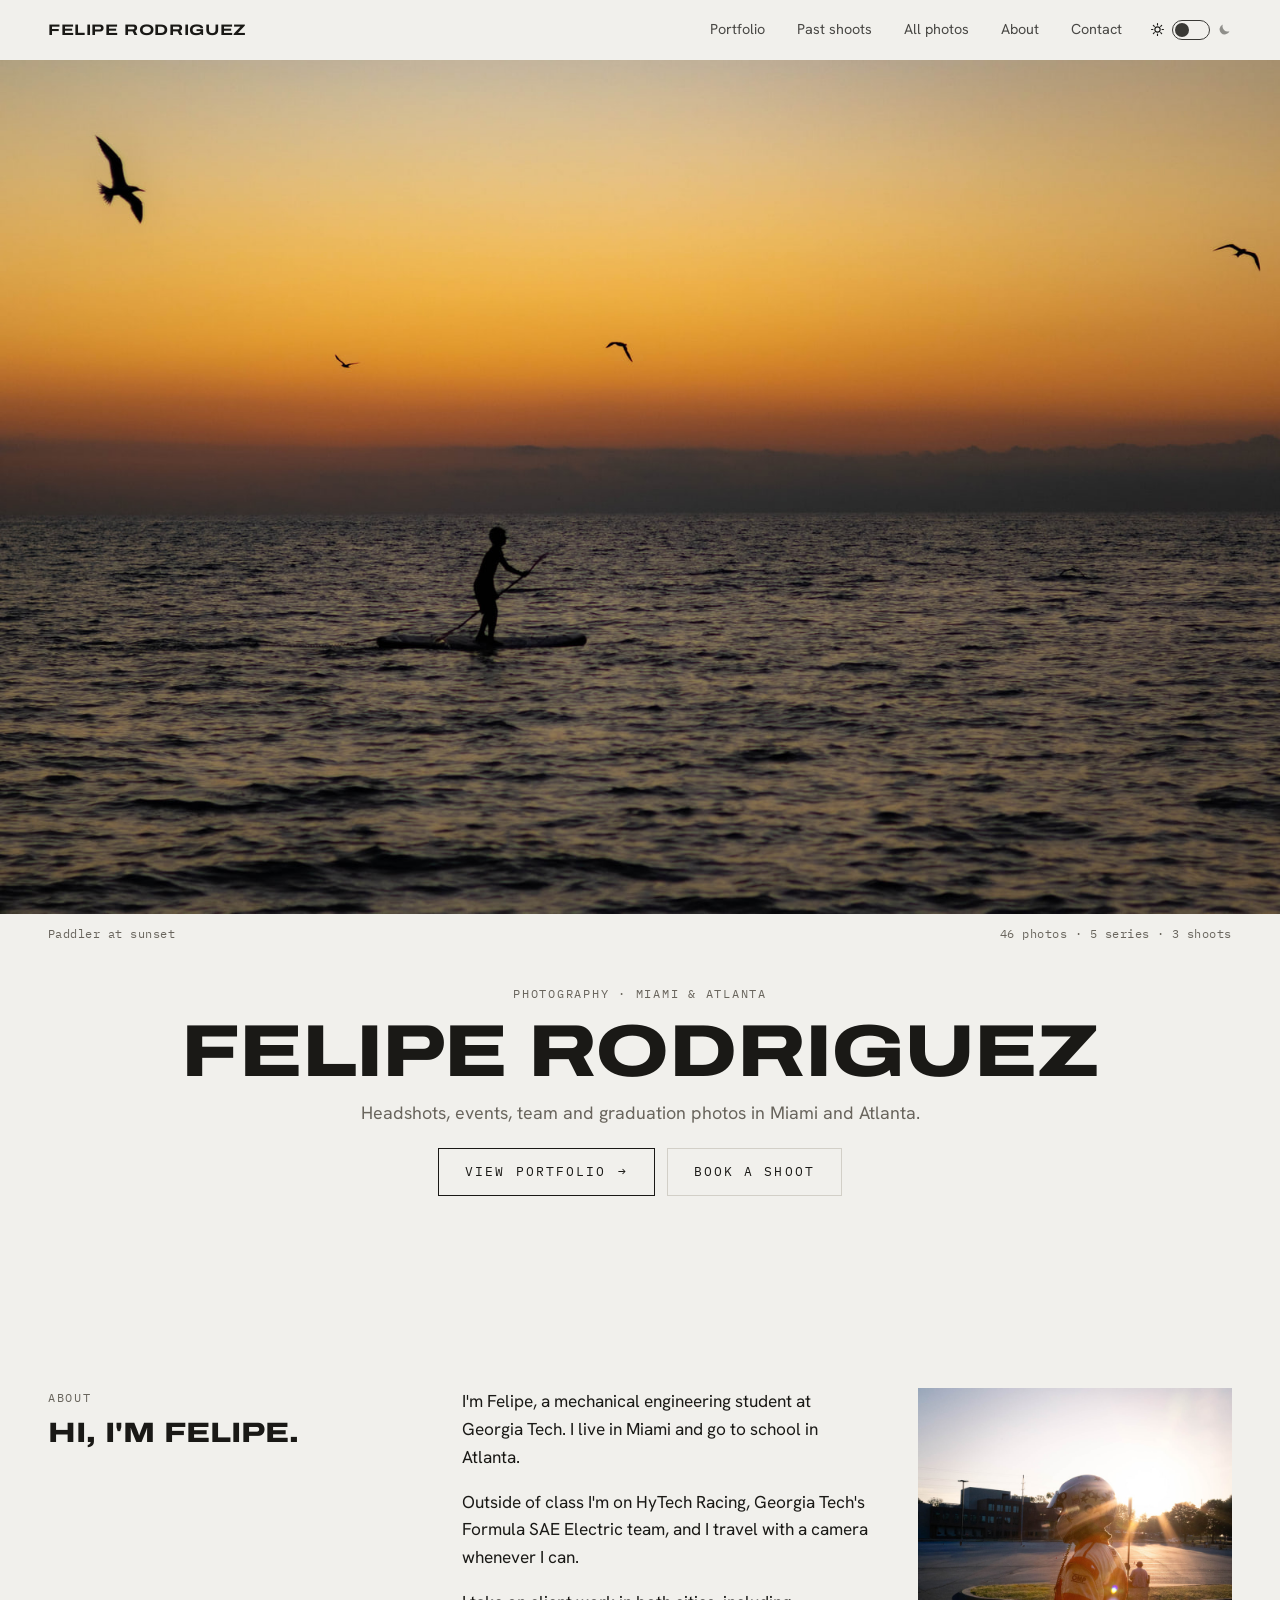
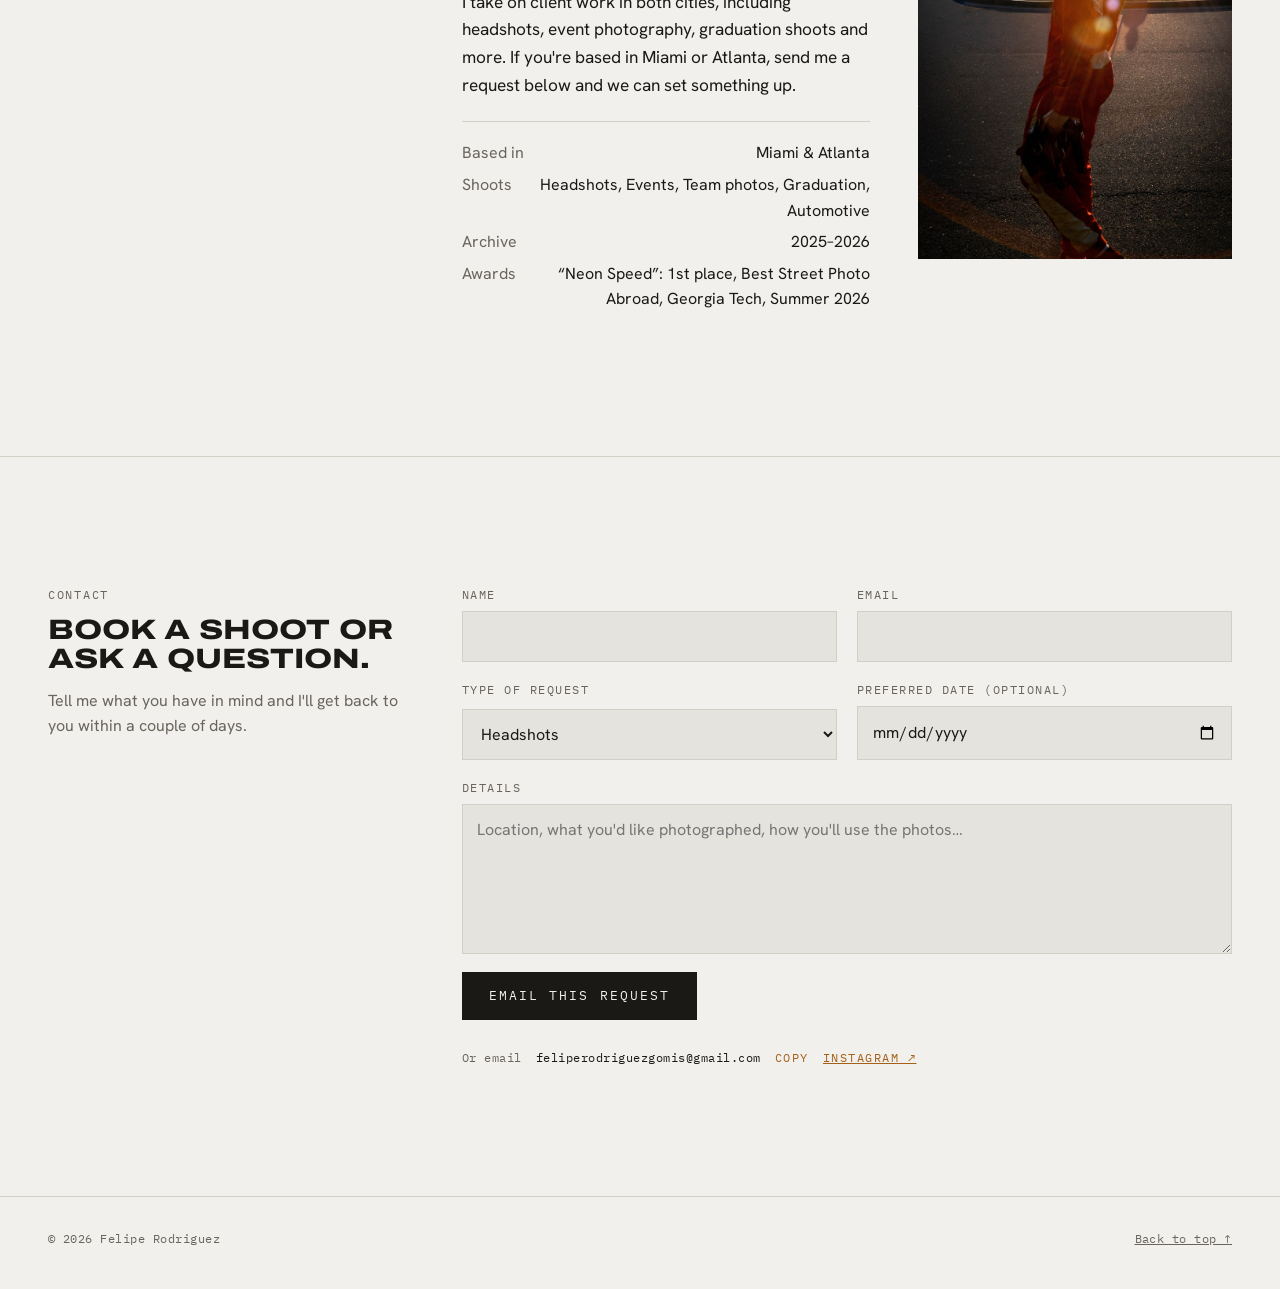
==== commit 68abec12: "Add FR film-strip favicon Co-Authored-By: Claude Opus 5.5 <noreply@anthropic.com> Claude-Session: ht" ====
--- a/index.html
+++ b/index.html
@@ -5,6 +5,9 @@
 <meta name="viewport" content="width=device-width,initial-scale=1,viewport-fit=cover">
 <title>Felipe Rodriguez | Photography</title>
 <meta name="description" content="Photography by Felipe Rodriguez: travel, street, motorsport and client work in Miami and Atlanta.">
+<link rel="icon" href="favicon.svg" type="image/svg+xml">
+<link rel="icon" href="favicon-32.png" type="image/png" sizes="32x32">
+<link rel="apple-touch-icon" href="apple-touch-icon.png">
 <link rel="stylesheet" href="https://fonts.googleapis.com/css2?family=Archivo:wdth,wght@62..125,400..800&family=Hanken+Grotesk:wght@400;500;600&family=IBM+Plex+Mono:wght@400;500&display=swap">
 <link rel="stylesheet" href="css/style.css">
 <script>try { var t = localStorage.getItem("theme"); if (t === "light" || t === "dark") document.documentElement.setAttribute("data-theme", t); } catch (e) {}</script>
--- a/css/style.css
+++ b/css/style.css
@@ -53,7 +53,8 @@
   line-height: 1.6;
   -webkit-font-smoothing: antialiased;
 }
-img { max-width: 100%; display: block; }
+/* height:auto keeps every photo at its own shape; the width/height attributes only reserve space. */
+img { max-width: 100%; height: auto; display: block; }
 a { color: inherit; }
 button, input, select, textarea { font: inherit; color: inherit; }
 :focus-visible { outline: 2px solid var(--accent); outline-offset: 3px; }
@@ -145,7 +146,7 @@
 @media (max-width: 820px) { .about-body { grid-template-columns: minmax(0, 1fr); } }
 .about-body p { margin: 0 0 1em; max-width: 62ch; font-size: 1.08rem; }
 .about-body figure { margin: 0; }
-.about-body figure img { width: 100%; aspect-ratio: 4 / 5; object-fit: cover; }
+.about-body figure img { width: 100%; }
 .facts { display: grid; gap: 6px; margin-top: 22px; padding-top: 18px; border-top: 1px solid var(--line); }
 .facts div { display: flex; justify-content: space-between; gap: 16px; }
 .facts dt { color: var(--muted); }
@@ -188,8 +189,11 @@
   transition: border-color 0.2s;
 }
 .all-box:hover { border-color: var(--accent); }
-.all-box .stack { display: flex; }
-.all-box .stack img { width: 40px; height: 40px; object-fit: cover; border: 2px solid var(--surface); }
+/* The thumbnail strip never shrinks (phone Safari squeezed it and the photos spilled over the
+   text); thumbnails keep their own shape at 40px tall, and the text takes the remaining width. */
+.all-box .stack { display: flex; flex: none; }
+.all-box .stack img { flex: none; width: auto; max-width: none; height: 40px; box-shadow: 0 0 0 2px var(--surface); }
+.all-box > span:nth-child(2) { flex: 1 1 auto; min-width: 0; }
 .all-box .stack img + img { margin-left: -14px; }
 .all-box strong { font-weight: 600; display: block; line-height: 1.2; }
 .all-box .mono { color: var(--muted); }
@@ -203,23 +207,18 @@
 .series .all-box { margin-top: 0; justify-self: end; }
 @media (max-width: 760px) { .series .all-box { justify-self: start; } }
 
-/* Series: one lead tile, two stacked beside it, two wide ones below. */
-.cats {
-  display: grid; gap: clamp(10px, 1.4vw, 18px); margin-top: 32px;
-  grid-template-columns: repeat(6, minmax(0, 1fr)); grid-auto-rows: clamp(180px, 19vw, 280px);
-}
+/* Photo rows: each tile's flex-grow is its photo's ratio (set in app.js), so the photos in a
+   row share one height and none is cropped. Phones stack them. */
+.photo-row { display: flex; align-items: flex-start; gap: clamp(10px, 1.4vw, 18px); }
+.photo-row > * { min-width: 0; }
+@media (max-width: 760px) { .photo-row { flex-direction: column; } .photo-row > * { flex: none !important; width: 100%; } }
+.cats { display: grid; gap: clamp(10px, 1.4vw, 18px); margin-top: 32px; }
 .cat {
   position: relative; display: block; overflow: hidden; text-decoration: none; color: var(--on-photo);
-  background: #000; min-width: 0; grid-column: span 2;
-}
-.cat:nth-child(1) { grid-column: span 4; grid-row: span 2; }
-.cat:nth-child(4), .cat:nth-child(5) { grid-column: span 3; }
-.cat:not(:nth-child(1)) .cat-label h2 { font-size: var(--step-2); }
-@media (max-width: 760px) {
-  .cats { grid-template-columns: minmax(0, 1fr); grid-auto-rows: auto; }
-  .cat, .cat:nth-child(n) { grid-column: auto; grid-row: auto; aspect-ratio: 4 / 3; }
-}
-.cat img { width: 100%; height: 100%; object-fit: cover; transition: transform 0.9s cubic-bezier(.2,.7,.2,1), opacity 0.4s; opacity: 0.92; }
+  background: #000; min-width: 0;
+}
+.cats-row:nth-child(even) .cat-label h2 { font-size: var(--step-2); }
+.cat img { width: 100%; height: auto; transition: transform 0.9s cubic-bezier(.2,.7,.2,1); }
 .cat:hover img, .cat:focus-visible img { transform: scale(1.025); opacity: 1; }
 .cat::after { content: ""; position: absolute; inset: 0; background: linear-gradient(to top, rgba(0,0,0,0.7), rgba(0,0,0,0) 55%); }
 .cat-label {
@@ -235,23 +234,34 @@
 /* ---------- Category / carousel ---------- */
 .back { text-decoration: none; color: var(--muted); }
 .back:hover { color: var(--fg); }
-/* The series as one scrolling sequence: wide photos full width, "half" photos in pairs. */
-.sequence { display: grid; gap: clamp(40px, 7vw, 96px); margin-top: clamp(32px, 5vw, 56px); }
-.sequence .row { display: grid; gap: clamp(12px, 2vw, 28px); }
-.sequence .row.pair { grid-template-columns: repeat(2, minmax(0, 1fr)); align-items: end; }
-.sequence .row.single-half { width: min(100%, 50%); margin-inline: auto; }
-.sequence figure { margin: 0 auto; display: grid; gap: 10px; width: fit-content; max-width: 100%; }
-.sequence .open { display: block; padding: 0; border: 0; background: none; cursor: zoom-in; overflow: hidden; }
-.sequence img { width: auto; height: auto; max-width: 100%; max-height: 86vh; transition: transform 0.7s cubic-bezier(.2,.7,.2,1); }
+/* The series as justified rows (built in app.js): photos in a row share a height and fill the
+   width together, so they tile edge to edge at their own shapes. Phones stack them. */
+/* --row-h is the tallest a photo may be: the screen minus the header and a caption line
+   (app.js uses the same numbers to group rows). Capping a row's width at sum-of-ratios x
+   --row-h keeps every whole photo on screen; a capped row is centred. */
+.sequence {
+  --row-h: calc(var(--screen-h, 100svh) - var(--header-h) - 96px); --seq-gap: clamp(10px, 1.4vw, 18px);
+  display: grid; gap: clamp(18px, 2.4vw, 32px); margin-top: clamp(32px, 5vw, 56px);
+}
+.sequence .seq-row {
+  gap: var(--seq-gap); width: 100%; margin-inline: auto;
+  max-width: calc(var(--sum) * var(--row-h) + (var(--n) - 1) * var(--seq-gap));
+}
+.sequence figure { margin: 0; display: grid; gap: 8px; }
+@media (max-width: 760px) {
+  /* Stacked on phones: each photo is capped the same way, by its own ratio. */
+  .sequence .seq-row { max-width: none; }
+  .sequence figure { max-width: calc(var(--r) * var(--row-h)); margin-inline: auto; }
+}
+.sequence .open { display: block; width: 100%; padding: 0; border: 0; background: none; cursor: zoom-in; overflow: hidden; }
+.sequence img { width: 100%; height: auto; transition: transform 0.7s cubic-bezier(.2,.7,.2,1); }
 .sequence .open:hover img { transform: scale(1.02); }
-.sequence figcaption { width: 0; min-width: 100%; }
-@media (max-width: 900px) {
-  .sequence .row.pair { grid-template-columns: minmax(0, 1fr); }
-  .sequence .row.single-half { width: 100%; }
-}
+.sequence figcaption { min-width: 0; }
 figcaption { display: flex; justify-content: space-between; gap: 6px 16px; flex-wrap: wrap; }
 figcaption .t { font-weight: 500; }
 figcaption .mono { color: var(--muted); }
+figcaption .award, .tile .meta .award { flex-basis: 100%; color: var(--accent); }
+.lightbox figcaption .award { color: #e3a44c; }
 
 .icon-btn {
   width: 46px; height: 46px; display: grid; place-items: center; cursor: pointer;
@@ -279,7 +289,9 @@
 .results-bar { display: flex; justify-content: space-between; align-items: center; gap: 12px; margin-block: 20px; color: var(--muted); }
 .grid { columns: 3 300px; column-gap: 14px; padding-bottom: 96px; }
 .tile { break-inside: avoid; margin: 0 0 14px; position: relative; cursor: zoom-in; display: block; width: 100%; padding: 0; border: 0; background: var(--surface); text-align: left; }
-.tile img { width: 100%; height: auto; }
+/* A very tall photo is capped at the screen height (narrower, never cropped) so it fits whole. */
+.tile img { width: auto; max-width: 100%; height: auto; max-height: calc(var(--screen-h, 100svh) - var(--header-h) - 48px); margin-inline: auto; }
+.tile:has(img[height]) { background: transparent; }
 .tile .meta {
   position: absolute; inset: auto 0 0 0; padding: 40px 14px 12px; color: var(--on-photo);
   background: linear-gradient(to top, rgba(0,0,0,0.78), rgba(0,0,0,0)); display: grid; gap: 2px;
@@ -300,8 +312,9 @@
 }
 .lightbox .top { display: flex; justify-content: space-between; align-items: center; }
 .lightbox .icon-btn { color: #eee; border-color: rgba(255,255,255,0.25); }
-.lightbox .img-wrap { display: grid; place-items: center; min-height: 0; position: relative; }
-.lightbox img { max-height: 100%; max-width: 100%; object-fit: contain; }
+.lightbox .img-wrap { display: grid; grid-template: minmax(0, 1fr) / minmax(0, 1fr); place-items: center; min-height: 0; position: relative; }
+/* Whole photo fits the viewer: definite cell above lets max-height:100% work; width/height auto keeps the ratio */
+.lightbox img { width: auto; height: auto; max-height: 100%; max-width: 100%; object-fit: contain; }
 .lightbox .nav-l, .lightbox .nav-r { position: absolute; top: 50%; transform: translateY(-50%); background: rgba(0,0,0,0.4); }
 .lightbox .nav-l { left: 0; } .lightbox .nav-r { right: 0; }
 .lightbox figcaption { padding-top: 14px; }
@@ -351,10 +364,11 @@
 .shoots-head > * { min-width: 0; }
 .shoots-head .page-intro { margin: 0; }
 @media (max-width: 760px) { .shoots-head { grid-template-columns: minmax(0, 1fr); } }
-.shoot-grid { display: grid; grid-template-columns: repeat(auto-fill, minmax(min(100%, 290px), 1fr)); gap: clamp(18px, 2.4vw, 28px); margin-top: 32px; }
+.shoot-grid { display: grid; gap: clamp(28px, 4vw, 48px); margin-top: 32px; }
+.shoots-row { gap: clamp(18px, 2.4vw, 28px); }
 .shoot { display: grid; gap: 12px; text-decoration: none; min-width: 0; }
-.shoot .frame { overflow: hidden; aspect-ratio: 4 / 3; max-width: 100%; background: var(--surface); }
-.shoot img { width: 100%; height: 100%; object-fit: cover; transition: transform 0.8s cubic-bezier(.2,.7,.2,1); }
+.shoot .frame { overflow: hidden; max-width: 100%; background: var(--surface); }
+.shoot img { width: 100%; height: auto; transition: transform 0.8s cubic-bezier(.2,.7,.2,1); }
 .shoot:hover img, .shoot:focus-visible img { transform: scale(1.04); }
 .shoot .row { display: flex; justify-content: space-between; gap: 12px; color: var(--muted); }
 .shoot .tag { color: var(--accent); }
@@ -377,11 +391,8 @@
   padding-top: calc(var(--header-h) + env(safe-area-inset-top, 0px));
 }
 .hero::after { display: none; }
-/* The photo shrinks (never crops) so the name, pitch and buttons still land on the first screen. */
-.hero img {
-  position: static; width: auto; height: auto; max-width: 100%; margin-inline: auto; object-fit: contain;
-  max-height: max(280px, calc(100svh - var(--header-h) - env(safe-area-inset-top, 0px) - 330px));
-}
+/* The photo spans the full width at its own shape: never cropped, never covered. */
+.hero img { position: static; width: 100%; height: auto; }
 .hero-inner {
   justify-items: center; gap: 14px; padding: clamp(22px, 3.5vw, 40px) var(--gutter) clamp(32px, 5vw, 64px);
 }
